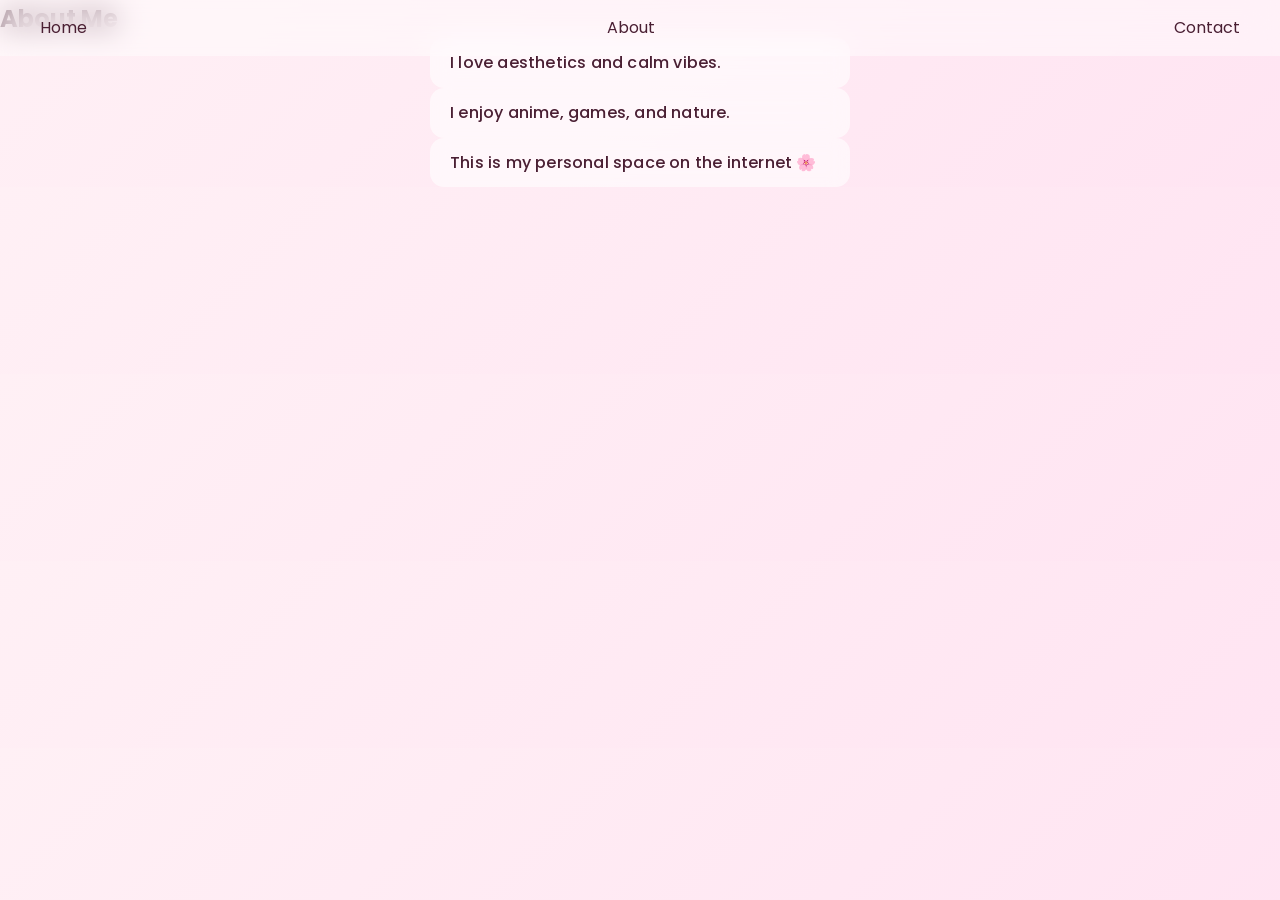
==== about.html @ 2646a685 "Create about.html" ====
<!DOCTYPE html>
<html lang="en">

<head>
    <meta charset="UTF-8">
    <meta name="viewport" content="width=device-width, initial-scale=1.0">

    <title>About</title>

    <link href="https://fonts.googleapis.com/css2?family=Poppins:wght@300;400;500;600;700&display=swap" rel="stylesheet">
    <link rel="stylesheet" href="style.css">
</head>

<body>

    <nav class="navbar">
        <a href="index.html">Home</a>
        <a href="about.html">About</a>
        <a href="contact.html">Contact</a>
    </nav>

    <section class="list-page">

        <h2>About Me</h2>

        <div class="item-list">
            <div class="item"><span>I love aesthetics and calm vibes.</span></div>
            <div class="item"><span>I enjoy anime, games, and nature.</span></div>
            <div class="item"><span>This is my personal space on the internet 🌸</span></div>
        </div>

    </section>

    <script src="script.js"></script>

</body>

</html>
---- style.css ----
* {
margin: 0;
padding: 0;
box-sizing: border-box;
}

body {
font-family: "Poppins", sans-serif;
background: linear-gradient(135deg, #fff0f5, #ffe4f2);
color: #4a1f33;
overflow-x: hidden;
line-height: 1.6;
}

/* =========================
   🌸 LINKS SYSTEM (NO BLUE EVER)
========================= */

a {
text-decoration: none;
color: #4a1f33;
transition: 0.3s ease;
}

a:visited {
color: #4a1f33;
}

a:hover {
color: #ff4fa3;
}

/* =========================
   🌸 INTRO SCREEN
========================= */

#intro {
position: fixed;
inset: 0;
display: flex;
justify-content: center;
align-items: center;
background: linear-gradient(135deg, #ffe4f2, #fff0f5);
z-index: 9999;
transition: opacity 1s ease;
}

.intro-inner {
text-align: center;
animation: pop 1s ease;
}

@keyframes pop {
from { transform: scale(0.8); opacity: 0; }
to { transform: scale(1); opacity: 1; }
}

/* =========================
   🌸 MAIN WRAPPER
========================= */

#app {
opacity: 0;
animation: fadeIn 0.8s ease forwards;
animation-delay: 3s;
}

@keyframes fadeIn {
to { opacity: 1; }
}

/* =========================
   🌸 NAVBAR (GLASS EFFECT)
========================= */

.navbar {
position: fixed;
top: 0;
width: 100%;
display: flex;
justify-content: space-between;
align-items: center;
padding: 15px 40px;

background: rgba(255,255,255,0.45);
backdrop-filter: blur(15px);

z-index: 1000;
}

.logo span {
font-weight: 600;
color: #ff4fa3;
}

.nav-links {
display: flex;
gap: 20px;
}

.nav-links a {
font-weight: 500;
}

/* =========================
   🌸 HERO SECTION
========================= */

.hero {
height: 90vh;
display: flex;
justify-content: center;
align-items: center;
text-align: center;
padding: 0 20px;
}

.hero-title {
font-size: 3rem;
color: #ff4fa3;
text-shadow: 0 0 25px rgba(255,105,180,0.3);
}

.hero-subtitle {
margin-top: 10px;
opacity: 0.8;
max-width: 500px;
margin-left: auto;
margin-right: auto;
}

.hero-badges {
margin-top: 20px;
display: flex;
justify-content: center;
gap: 10px;
flex-wrap: wrap;
}

.hero-badges span {
padding: 6px 12px;
border-radius: 20px;
background: rgba(255,255,255,0.6);
font-size: 0.8rem;
}

/* =========================
   🌸 SECTION SYSTEM
========================= */

.section {
padding: 90px 20px;
}

.large-space {
margin-top: 120px;
}

.section-title {
text-align: center;
font-size: 2rem;
color: #ff4fa3;
margin-bottom: 10px;
}

.section-desc {
text-align: center;
opacity: 0.7;
margin-bottom: 40px;
}

/* =========================
   🌸 GRID SYSTEM
========================= */

.grid {
display: flex;
flex-wrap: wrap;
justify-content: center;
gap: 18px;
}

/* =========================
   🌸 CARD SYSTEM (CORE UI)
========================= */

.card {
width: 190px;
padding: 16px;
border-radius: 18px;

background: rgba(255,255,255,0.6);
backdrop-filter: blur(10px);

text-align: center;

transition: 0.4s ease;

opacity: 0;
transform: translateY(10px);
animation: show 0.6s ease forwards;
}

@keyframes show {
to {
opacity: 1;
transform: translateY(0);
}
}

.card:hover {
transform: translateY(-8px) scale(1.04);
box-shadow: 0 12px 30px rgba(255,105,180,0.25);
}

.icon {
font-size: 1.5rem;
margin-bottom: 6px;
}

.text {
font-weight: 500;
}

.subtext {
font-size: 0.75rem;
opacity: 0.7;
margin-top: 5px;
}

/* =========================
   🌸 EXTRA SECTION
========================= */

.extra {
padding-top: 120px;
}

.quote-box {
max-width: 600px;
margin: 0 auto;
padding: 20px;
border-radius: 16px;

background: rgba(255,255,255,0.6);
backdrop-filter: blur(10px);

text-align: center;
font-style: italic;
}

/* =========================
   🌸 FOOTER
========================= */

footer {
text-align: center;
padding: 70px 20px;
opacity: 0.7;
}

.footer-small {
font-size: 0.8rem;
margin-top: 5px;
}

/* =========================
   🌸 MUSIC BUTTON
========================= */

#music-btn {
position: fixed;
bottom: 20px;
right: 20px;

padding: 10px 14px;
border: none;
border-radius: 12px;

background: #ff4fa3;
color: white;

cursor: pointer;
transition: 0.3s ease;
}

#music-btn:hover {
transform: scale(1.05);
}

/* =========================
   🌸 RESPONSIVE (MOBILE)
========================= */

@media (max-width: 768px) {

.hero-title {
font-size: 2rem;
}

.card {
width: 150px;
}

.navbar {
padding: 10px 20px;
flex-direction: column;
gap: 10px;
}

.item img {
    width: 42px;
    height: 42px;

    min-width: 42px;
    min-height: 42px;

    max-width: 42px;
    max-height: 42px;

    border-radius: 50%;
    object-fit: cover;

    flex-shrink: 0;

    display: block;
}
}
.item span {
    margin-left: 4px;
    letter-spacing: 0.2px;
}

/* soft button feel on hover */
.item {
    display: flex;
    align-items: center;
    gap: 12px;

    padding: 12px 16px;

    border-radius: 14px;

    background: rgba(255,255,255,0.6);
    backdrop-filter: blur(10px);

    cursor: pointer;

    transition: 0.3s ease;

    width: 100%;
    max-width: 420px;
    margin: 0 auto;
}

/* icon = image */
.item img {
    width: 42px;
    height: 42px;

    border-radius: 50%;
    object-fit: cover;

    flex-shrink: 0;
}

/* text = like button label */
.item span {
    font-weight: 500;
    font-size: 1rem;

    margin-left: 4px;
}

/* hover = real button feel */
.item:hover {
    transform: scale(1.02);
    box-shadow: 0 12px 28px rgba(255, 105, 180, 0.18);
}
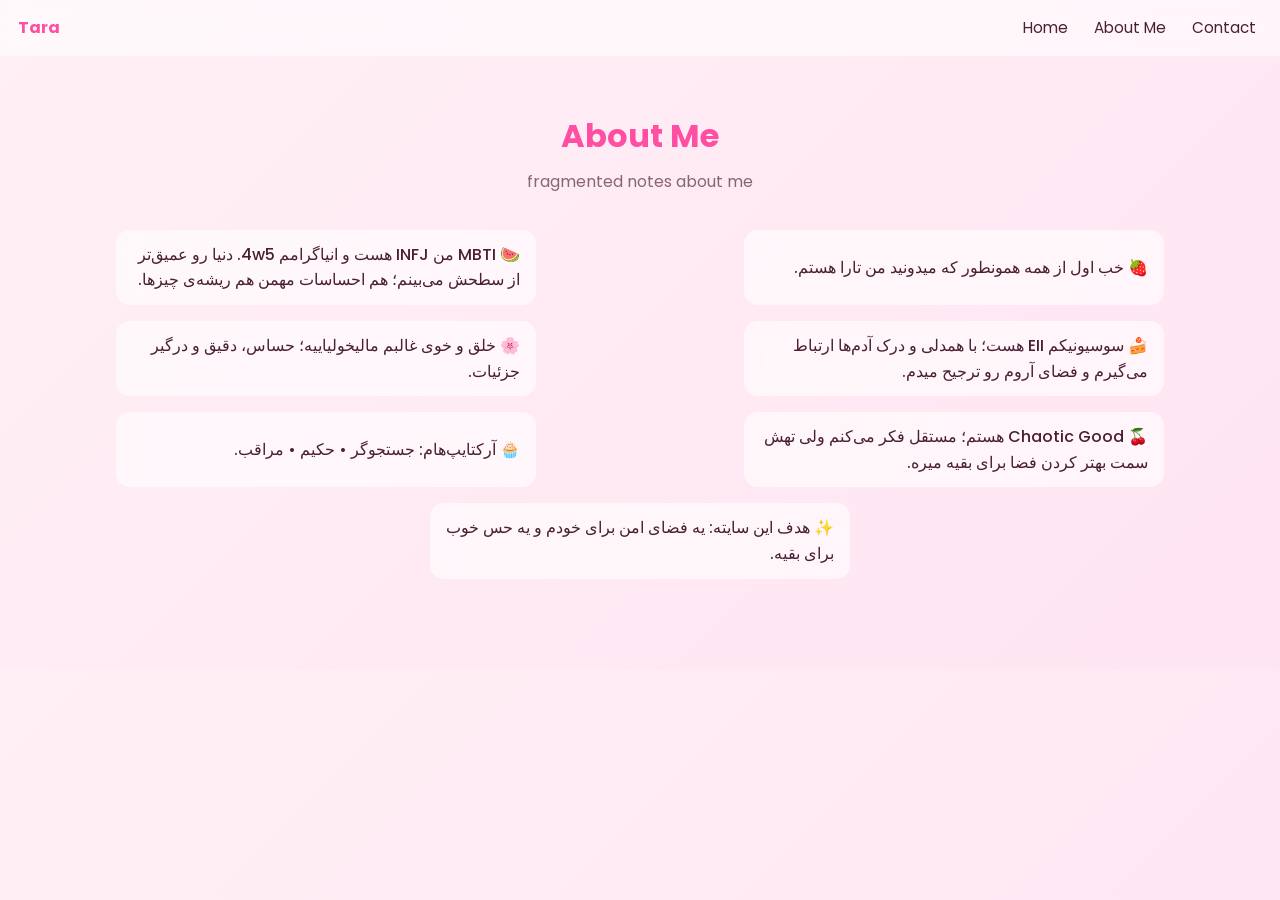
==== commit d5fd98a1: "Add files via upload" ====
--- a/about.html
+++ b/about.html
@@ -1,38 +1,99 @@
 <!DOCTYPE html>
-<html lang="en">
+<html lang="fa" dir="rtl">
 
 <head>
-    <meta charset="UTF-8">
-    <meta name="viewport" content="width=device-width, initial-scale=1.0">
+<meta charset="UTF-8">
+<meta name="viewport" content="width=device-width, initial-scale=1.0">
 
-    <title>About</title>
+<title>About Me</title>
 
-    <link href="https://fonts.googleapis.com/css2?family=Poppins:wght@300;400;500;600;700&display=swap" rel="stylesheet">
-    <link rel="stylesheet" href="style.css">
+<link href="https://fonts.googleapis.com/css2?family=Poppins:wght@300;400;500;600;700&display=swap" rel="stylesheet">
+<link rel="stylesheet" href="style.css">
+
+<style>
+/* 🔥 FORCE RTL CLEAN TEXT FLOW */
+.rtl-box{
+    direction: rtl;
+    text-align: right;
+}
+
+.rtl-item{
+    direction: rtl;
+    text-align: right;
+    unicode-bidi: plaintext;
+}
+
+/* ایموجی همیشه اول خط (سمت راست در فارسی) */
+.rtl-item span{
+    display: inline-block;
+}
+</style>
+
 </head>
 
 <body>
 
-    <nav class="navbar">
+<!-- =========================
+🌸 NAVBAR
+========================= -->
+<header class="navbar">
+
+    <div class="logo">
+        <span>Tara</span>
+    </div>
+
+    <nav class="nav-links">
         <a href="index.html">Home</a>
-        <a href="about.html">About</a>
+        <a href="about.html">About Me</a>
         <a href="contact.html">Contact</a>
     </nav>
 
-    <section class="list-page">
+</header>
 
-        <h2>About Me</h2>
+<!-- =========================
+🌸 ABOUT CONTENT
+========================= -->
+<section class="section" style="padding-top: 110px;">
 
-        <div class="item-list">
-            <div class="item"><span>I love aesthetics and calm vibes.</span></div>
-            <div class="item"><span>I enjoy anime, games, and nature.</span></div>
-            <div class="item"><span>This is my personal space on the internet 🌸</span></div>
+    <h2 class="section-title">About Me</h2>
+
+    <p class="section-desc">fragmented notes about me</p>
+
+    <div class="grid rtl-box">
+
+        <div class="item rtl-item">
+            <span>🍓 خب اول از همه همونطور که میدونید من تارا هستم.</span>
         </div>
 
-    </section>
+        <div class="item rtl-item">
+            <span>🍉 MBTI من INFJ هست و انیاگرامم 4w5. دنیا رو عمیق‌تر از سطحش می‌بینم؛ هم احساسات مهمن هم ریشه‌ی چیزها.</span>
+        </div>
 
-    <script src="script.js"></script>
+        <div class="item rtl-item">
+            <span>🍰 سوسیو‌نیکم EII هست؛ با همدلی و درک آدم‌ها ارتباط می‌گیرم و فضای آروم رو ترجیح میدم.</span>
+        </div>
+
+        <div class="item rtl-item">
+            <span>🌸 خلق و خوی غالبم مالیخولیاییه؛ حساس، دقیق و درگیر جزئیات.</span>
+        </div>
+
+        <div class="item rtl-item">
+            <span>🍒 Chaotic Good هستم؛ مستقل فکر می‌کنم ولی تهش سمت بهتر کردن فضا برای بقیه میره.</span>
+        </div>
+
+        <div class="item rtl-item">
+            <span>🧁 آرکتایپ‌هام: جستجوگر • حکیم • مراقب.</span>
+        </div>
+
+        <div class="item rtl-item">
+            <span>✨ هدف این سایته: یه فضای امن برای خودم و یه حس خوب برای بقیه.</span>
+        </div>
+
+    </div>
+
+</section>
+
+<script src="script.js"></script>
 
 </body>
-
 </html>
--- a/style.css
+++ b/style.css
@@ -1,351 +1,276 @@
+/* =========================
+🌸 RESET
+========================= */
+
 * {
-margin: 0;
-padding: 0;
-box-sizing: border-box;
+    margin: 0;
+    padding: 0;
+    box-sizing: border-box;
 }
 
 body {
-font-family: "Poppins", sans-serif;
-background: linear-gradient(135deg, #fff0f5, #ffe4f2);
-color: #4a1f33;
-overflow-x: hidden;
-line-height: 1.6;
-}
-
-/* =========================
-   🌸 LINKS SYSTEM (NO BLUE EVER)
+    font-family: "Poppins", sans-serif;
+    background: linear-gradient(135deg, #fff0f5, #ffe4f2);
+    color: #4a1f33;
+    line-height: 1.6;
+    overflow-x: hidden;
+}
+
+/* =========================
+🌸 GLOBAL LINKS
 ========================= */
 
 a {
-text-decoration: none;
-color: #4a1f33;
-transition: 0.3s ease;
-}
-
-a:visited {
-color: #4a1f33;
+    text-decoration: none;
+    color: inherit;
+    transition: 0.3s ease;
 }
 
 a:hover {
-color: #ff4fa3;
-}
-
-/* =========================
-   🌸 INTRO SCREEN
+    color: #ff4fa3;
+}
+
+/* =========================
+🌸 LANGUAGE FIX (REAL FIX)
+========================= */
+
+/* کل سایت انگلیسی */
+html {
+    direction: ltr;
+    unicode-bidi: plaintext;
+}
+
+/* فقط متن فارسی (کاملاً درست و پایدار) */
+.rtl {
+    direction: rtl;
+    text-align: right;
+    unicode-bidi: plaintext;
+}
+
+/* =========================
+🌸 INTRO
 ========================= */
 
 #intro {
-position: fixed;
-inset: 0;
-display: flex;
-justify-content: center;
-align-items: center;
-background: linear-gradient(135deg, #ffe4f2, #fff0f5);
-z-index: 9999;
-transition: opacity 1s ease;
+    position: fixed;
+    inset: 0;
+    display: flex;
+    justify-content: center;
+    align-items: center;
+    background: linear-gradient(135deg, #ffe4f2, #fff0f5);
+    z-index: 9999;
+    transition: opacity 1s ease;
 }
 
 .intro-inner {
-text-align: center;
-animation: pop 1s ease;
+    text-align: center;
+    animation: pop 1s ease;
 }
 
 @keyframes pop {
-from { transform: scale(0.8); opacity: 0; }
-to { transform: scale(1); opacity: 1; }
-}
-
-/* =========================
-   🌸 MAIN WRAPPER
+    from { transform: scale(0.85); opacity: 0; }
+    to { transform: scale(1); opacity: 1; }
+}
+
+/* =========================
+🌸 APP
 ========================= */
 
 #app {
-opacity: 0;
-animation: fadeIn 0.8s ease forwards;
-animation-delay: 3s;
+    opacity: 0;
+    animation: fadeIn 0.8s ease forwards;
+    animation-delay: 3s;
 }
 
 @keyframes fadeIn {
-to { opacity: 1; }
-}
-
-/* =========================
-   🌸 NAVBAR (GLASS EFFECT)
+    to { opacity: 1; }
+}
+
+/* =========================
+🌸 NAVBAR (FIXED OVERFLOW)
 ========================= */
 
 .navbar {
-position: fixed;
-top: 0;
-width: 100%;
-display: flex;
-justify-content: space-between;
-align-items: center;
-padding: 15px 40px;
-
-background: rgba(255,255,255,0.45);
-backdrop-filter: blur(15px);
-
-z-index: 1000;
-}
-
+    position: fixed;
+    top: 0;
+    width: 100%;
+    padding: 12px 18px;
+
+    display: flex;
+    justify-content: space-between;
+    align-items: center;
+
+    background: rgba(255,255,255,0.55);
+    backdrop-filter: blur(14px);
+
+    z-index: 1000;
+}
+
+/* لوگو */
 .logo span {
-font-weight: 600;
-color: #ff4fa3;
-}
-
+    font-weight: 700;
+    color: #ff4fa3;
+    white-space: nowrap;
+}
+
+/* لینک‌ها (FIX OVERFLOW) */
 .nav-links {
-display: flex;
-gap: 20px;
+    display: flex;
+    gap: 14px;
+    flex-wrap: nowrap;
+    align-items: center;
 }
 
 .nav-links a {
-font-weight: 500;
-}
-
-/* =========================
-   🌸 HERO SECTION
+    white-space: nowrap;
+    font-size: 0.95rem;
+    padding: 4px 6px;
+}
+
+/* =========================
+🌸 HERO
 ========================= */
 
 .hero {
-height: 90vh;
-display: flex;
-justify-content: center;
-align-items: center;
-text-align: center;
-padding: 0 20px;
+    height: 90vh;
+    display: flex;
+    justify-content: center;
+    align-items: center;
+    text-align: center;
+    padding: 0 20px;
 }
 
 .hero-title {
-font-size: 3rem;
-color: #ff4fa3;
-text-shadow: 0 0 25px rgba(255,105,180,0.3);
+    font-size: 3rem;
+    color: #ff4fa3;
+    text-shadow: 0 0 25px rgba(255,105,180,0.25);
 }
 
 .hero-subtitle {
-margin-top: 10px;
-opacity: 0.8;
-max-width: 500px;
-margin-left: auto;
-margin-right: auto;
-}
+    margin-top: 10px;
+    opacity: 0.75;
+    max-width: 520px;
+    margin-inline: auto;
+}
+
+/* =========================
+🌸 BADGES
+========================= */
 
 .hero-badges {
-margin-top: 20px;
-display: flex;
-justify-content: center;
-gap: 10px;
-flex-wrap: wrap;
+    margin-top: 18px;
+    display: flex;
+    justify-content: center;
+    gap: 10px;
+    flex-wrap: wrap;
 }
 
 .hero-badges span {
-padding: 6px 12px;
-border-radius: 20px;
-background: rgba(255,255,255,0.6);
-font-size: 0.8rem;
-}
-
-/* =========================
-   🌸 SECTION SYSTEM
+    padding: 6px 12px;
+    border-radius: 20px;
+    background: rgba(255,255,255,0.6);
+    font-size: 0.8rem;
+}
+
+/* =========================
+🌸 SECTIONS
 ========================= */
 
 .section {
-padding: 90px 20px;
+    padding: 90px 20px;
 }
 
 .large-space {
-margin-top: 120px;
+    margin-top: 100px;
 }
 
 .section-title {
-text-align: center;
-font-size: 2rem;
-color: #ff4fa3;
-margin-bottom: 10px;
+    text-align: center;
+    font-size: 2rem;
+    color: #ff4fa3;
+    margin-bottom: 8px;
 }
 
 .section-desc {
-text-align: center;
-opacity: 0.7;
-margin-bottom: 40px;
-}
-
-/* =========================
-   🌸 GRID SYSTEM
+    text-align: center;
+    opacity: 0.65;
+    margin-bottom: 35px;
+}
+
+/* =========================
+🌸 GRID / CARDS
 ========================= */
 
 .grid {
-display: flex;
-flex-wrap: wrap;
-justify-content: center;
-gap: 18px;
-}
-
-/* =========================
-   🌸 CARD SYSTEM (CORE UI)
-========================= */
+    display: flex;
+    flex-wrap: wrap;
+    justify-content: center;
+    gap: 16px;
+}
 
 .card {
-width: 190px;
-padding: 16px;
-border-radius: 18px;
-
-background: rgba(255,255,255,0.6);
-backdrop-filter: blur(10px);
-
-text-align: center;
-
-transition: 0.4s ease;
-
-opacity: 0;
-transform: translateY(10px);
-animation: show 0.6s ease forwards;
+    width: 190px;
+    padding: 16px;
+    border-radius: 18px;
+
+    background: rgba(255,255,255,0.6);
+    backdrop-filter: blur(12px);
+
+    text-align: center;
+    transition: 0.35s ease;
+
+    opacity: 0;
+    transform: translateY(10px);
+    animation: show 0.6s ease forwards;
 }
 
 @keyframes show {
-to {
-opacity: 1;
-transform: translateY(0);
-}
+    to {
+        opacity: 1;
+        transform: translateY(0);
+    }
 }
 
 .card:hover {
-transform: translateY(-8px) scale(1.04);
-box-shadow: 0 12px 30px rgba(255,105,180,0.25);
-}
+    transform: translateY(-8px) scale(1.04);
+    box-shadow: 0 12px 30px rgba(255,105,180,0.25);
+}
+
+/* =========================
+🌸 ICON + TEXT
+========================= */
 
 .icon {
-font-size: 1.5rem;
-margin-bottom: 6px;
+    font-size: 1.6rem;
+    margin-bottom: 6px;
 }
 
 .text {
-font-weight: 500;
+    font-weight: 600;
 }
 
 .subtext {
-font-size: 0.75rem;
-opacity: 0.7;
-margin-top: 5px;
-}
-
-/* =========================
-   🌸 EXTRA SECTION
-========================= */
-
-.extra {
-padding-top: 120px;
-}
-
-.quote-box {
-max-width: 600px;
-margin: 0 auto;
-padding: 20px;
-border-radius: 16px;
-
-background: rgba(255,255,255,0.6);
-backdrop-filter: blur(10px);
-
-text-align: center;
-font-style: italic;
-}
-
-/* =========================
-   🌸 FOOTER
-========================= */
-
-footer {
-text-align: center;
-padding: 70px 20px;
-opacity: 0.7;
-}
-
-.footer-small {
-font-size: 0.8rem;
-margin-top: 5px;
-}
-
-/* =========================
-   🌸 MUSIC BUTTON
-========================= */
-
-#music-btn {
-position: fixed;
-bottom: 20px;
-right: 20px;
-
-padding: 10px 14px;
-border: none;
-border-radius: 12px;
-
-background: #ff4fa3;
-color: white;
-
-cursor: pointer;
-transition: 0.3s ease;
-}
-
-#music-btn:hover {
-transform: scale(1.05);
-}
-
-/* =========================
-   🌸 RESPONSIVE (MOBILE)
-========================= */
-
-@media (max-width: 768px) {
-
-.hero-title {
-font-size: 2rem;
-}
-
-.card {
-width: 150px;
-}
-
-.navbar {
-padding: 10px 20px;
-flex-direction: column;
-gap: 10px;
-}
-
-.item img {
-    width: 42px;
-    height: 42px;
-
-    min-width: 42px;
-    min-height: 42px;
-
-    max-width: 42px;
-    max-height: 42px;
-
-    border-radius: 50%;
-    object-fit: cover;
-
-    flex-shrink: 0;
-
-    display: block;
-}
-}
-.item span {
-    margin-left: 4px;
-    letter-spacing: 0.2px;
-}
-
-/* soft button feel on hover */
+    font-size: 0.75rem;
+    opacity: 0.7;
+    margin-top: 4px;
+}
+
+/* =========================
+🌸 LIST ITEMS
+========================= */
+
 .item {
     display: flex;
     align-items: center;
     gap: 12px;
 
     padding: 12px 16px;
-
     border-radius: 14px;
 
     background: rgba(255,255,255,0.6);
-    backdrop-filter: blur(10px);
+    backdrop-filter: blur(12px);
 
     cursor: pointer;
-
     transition: 0.3s ease;
 
     width: 100%;
@@ -353,27 +278,98 @@
     margin: 0 auto;
 }
 
-/* icon = image */
 .item img {
-    width: 42px;
-    height: 42px;
-
+    width: 44px;
+    height: 44px;
     border-radius: 50%;
     object-fit: cover;
-
-    flex-shrink: 0;
-}
-
-/* text = like button label */
+}
+
 .item span {
     font-weight: 500;
-    font-size: 1rem;
-
-    margin-left: 4px;
-}
-
-/* hover = real button feel */
+}
+
 .item:hover {
     transform: scale(1.02);
-    box-shadow: 0 12px 28px rgba(255, 105, 180, 0.18);
+    box-shadow: 0 10px 25px rgba(255, 105, 180, 0.2);
+}
+
+/* =========================
+🌸 QUOTE BOX
+========================= */
+
+.quote-box {
+    max-width: 600px;
+    margin: 0 auto;
+    padding: 18px;
+
+    border-radius: 16px;
+    background: rgba(255,255,255,0.6);
+    backdrop-filter: blur(12px);
+
+    text-align: center;
+    font-style: italic;
+}
+
+/* =========================
+🌸 FOOTER
+========================= */
+
+footer {
+    text-align: center;
+    padding: 70px 20px;
+    opacity: 0.7;
+}
+
+.footer-small {
+    font-size: 0.8rem;
+    margin-top: 5px;
+}
+
+/* =========================
+🌸 MUSIC BUTTON
+========================= */
+
+#music-btn {
+    position: fixed;
+    bottom: 18px;
+    right: 18px;
+
+    padding: 10px 14px;
+    border: none;
+    border-radius: 12px;
+
+    background: #ff4fa3;
+    color: white;
+
+    cursor: pointer;
+    transition: 0.3s ease;
+}
+
+#music-btn:hover {
+    transform: scale(1.05);
+}
+
+/* =========================
+🌸 RESPONSIVE FIX (IMPORTANT)
+========================= */
+
+@media (max-width: 768px) {
+
+    .hero-title {
+        font-size: 2rem;
+    }
+
+    .card {
+        width: 150px;
+    }
+
+    .navbar {
+        padding: 10px 14px;
+    }
+
+    .nav-links {
+        gap: 10px;
+        font-size: 0.85rem;
+    }
 }
